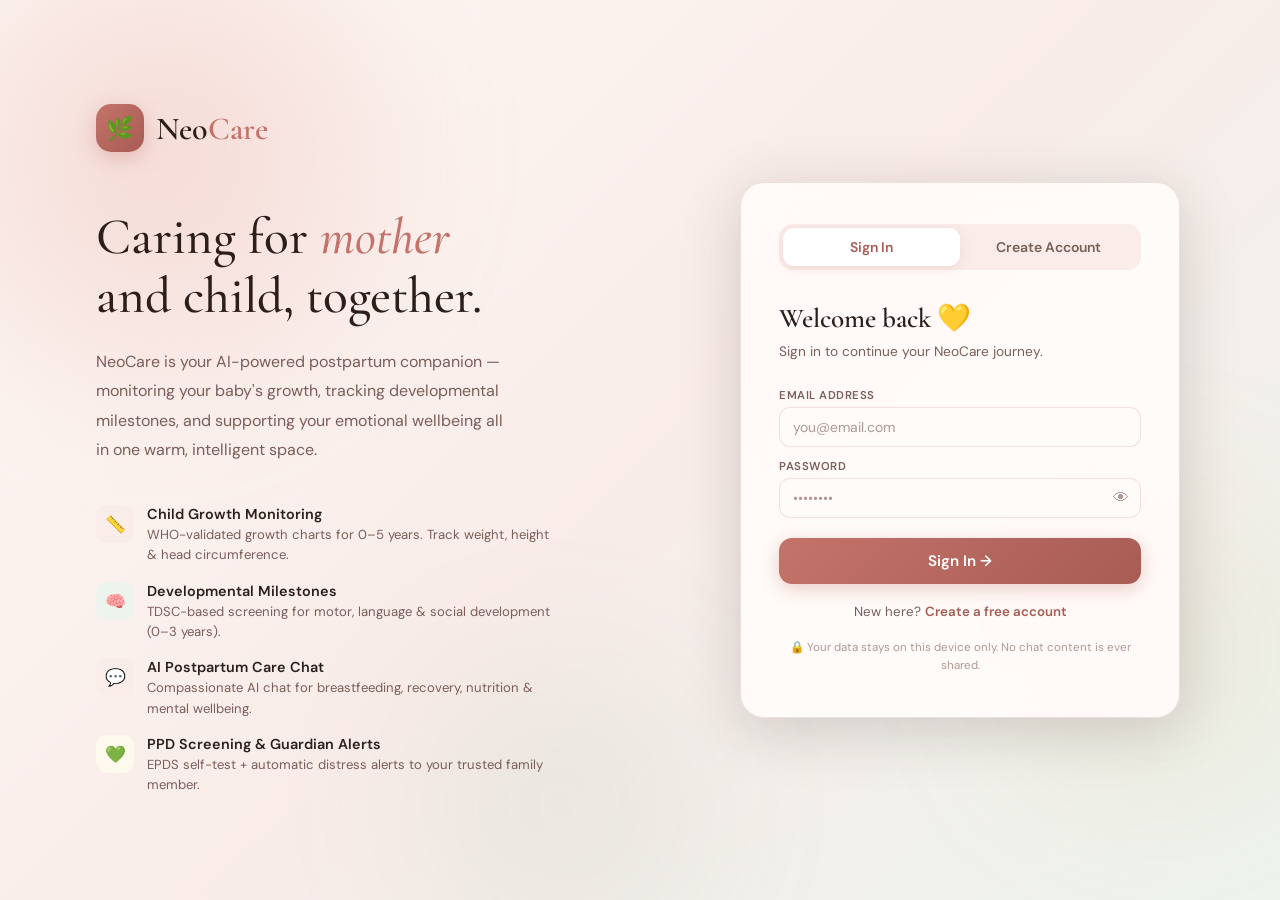
==== frontend/dashboard.html @ b8e10192 "Initial commit - NeoCare postpartum and infant care app" ====
<!DOCTYPE html>
<html lang="en">

<head>
    <meta charset="UTF-8" />
    <meta name="viewport" content="width=device-width, initial-scale=1.0" />
    <title>NeoCare — My Dashboard</title>
    <meta name="description"
        content="NeoCare dashboard — manage your profile, baby details, and partner/husband information." />
    <link
        href="https://fonts.googleapis.com/css2?family=Cormorant+Garamond:ital,wght@0,400;0,500;0,600;1,400;1,500&family=DM+Sans:wght@300;400;500;600&display=swap"
        rel="stylesheet" />
    <style>
        *,
        *::before,
        *::after {
            margin: 0;
            padding: 0;
            box-sizing: border-box;
        }

        html {
            scroll-behavior: smooth;
        }

        :root {
            --rose: #c4736a;
            --rose-d: #a85c54;
            --rose-l: #e8a49e;
            --rose-pale: #f9ece9;
            --rose-soft: #f2dbd8;
            --sage: #7a9e82;
            --sage-pale: #edf4ee;
            --sage-d: #5a7d62;
            --gold: #c4a45a;
            --gold-pale: #fef9ed;
            --ink: #2c1f1a;
            --mid: #7a5e58;
            --soft: #b09893;
            --cream: #fdf8f4;
            --white: #fffbf9;
            --ok: #5a8f62;
            --ok-bg: #edf6ee;
            --warn: #c47b2a;
            --warn-bg: #fef5e7;
            --danger: #b8413a;
            --danger-bg: #fce9e8;
            --r: 16px;
            --shadow: 0 2px 20px rgba(44, 31, 26, .08);
            --shadow-md: 0 6px 30px rgba(44, 31, 26, .12);
        }

        body {
            font-family: 'DM Sans', sans-serif;
            background: var(--cream);
            color: var(--ink);
            min-height: 100vh;
        }

        /* ── NAV ───────────────────────────────── */
        nav {
            background: rgba(253, 248, 244, .97);
            backdrop-filter: blur(20px);
            border-bottom: 1px solid rgba(196, 115, 106, .12);
            position: sticky;
            top: 0;
            z-index: 200;
        }

        .nav-inner {
            max-width: 1200px;
            margin: 0 auto;
            display: flex;
            align-items: center;
            justify-content: space-between;
            padding: 0 2rem;
            height: 64px;
        }

        .brand {
            display: flex;
            align-items: center;
            gap: 10px;
            text-decoration: none;
        }

        .brand-mark {
            width: 36px;
            height: 36px;
            border-radius: 11px;
            background: linear-gradient(135deg, var(--rose), var(--rose-d));
            display: flex;
            align-items: center;
            justify-content: center;
            font-size: 1.1rem;
            box-shadow: 0 3px 12px rgba(196, 115, 106, .3);
        }

        .brand-text {
            font-family: 'Cormorant Garamond', serif;
            font-size: 1.5rem;
            font-weight: 600;
            color: var(--ink);
        }

        .brand-text span {
            color: var(--rose);
        }

        .nav-links {
            display: flex;
            gap: 4px;
        }

        .nav-links a {
            padding: 6px 15px;
            border-radius: 10px;
            text-decoration: none;
            font-size: .84rem;
            font-weight: 500;
            color: var(--mid);
            transition: all .18s;
        }

        .nav-links a:hover {
            background: var(--rose-pale);
            color: var(--ink);
        }

        .nav-links a.active {
            background: var(--rose-soft);
            color: var(--rose-d);
            font-weight: 600;
        }

        .nav-user {
            display: flex;
            align-items: center;
            gap: 10px;
        }

        .nav-avatar {
            width: 35px;
            height: 35px;
            border-radius: 50%;
            background: linear-gradient(135deg, var(--rose-pale), var(--sage-pale));
            border: 2px solid rgba(196, 115, 106, .25);
            display: flex;
            align-items: center;
            justify-content: center;
            font-size: .95rem;
        }

        .nav-name {
            font-size: .84rem;
            font-weight: 600;
            color: var(--ink);
        }

        .btn-logout {
            padding: 6px 14px;
            border-radius: 9px;
            background: var(--rose-pale);
            border: 1.5px solid rgba(196, 115, 106, .2);
            color: var(--rose-d);
            font-size: .8rem;
            font-weight: 600;
            cursor: pointer;
            font-family: 'DM Sans', sans-serif;
            transition: all .18s;
        }

        .btn-logout:hover {
            background: var(--rose-soft);
        }

        /* ── PAGE ──────────────────────────────── */
        .page {
            max-width: 1200px;
            margin: 0 auto;
            padding: 2.5rem 2rem 5rem;
        }

        .page-header {
            margin-bottom: 2.2rem;
            animation: fadeUp .5s ease;
        }

        .page-tag {
            display: inline-flex;
            align-items: center;
            gap: 6px;
            background: var(--rose-pale);
            color: var(--rose-d);
            padding: 4px 14px;
            border-radius: 100px;
            font-size: .72rem;
            font-weight: 600;
            letter-spacing: .8px;
            text-transform: uppercase;
            margin-bottom: .8rem;
        }

        .page-header h1 {
            font-family: 'Cormorant Garamond', serif;
            font-size: clamp(1.9rem, 4vw, 2.8rem);
            font-weight: 500;
            color: var(--ink);
            margin-bottom: .4rem;
        }

        .page-header h1 em {
            font-style: italic;
            color: var(--rose);
        }

        .page-header p {
            color: var(--mid);
            font-size: .9rem;
            line-height: 1.7;
        }

        /* ── STATS STRIP ─────────────────────────────────── */
        .stats-strip {
            display: grid;
            grid-template-columns: repeat(auto-fit, minmax(160px, 1fr));
            gap: 1rem;
            margin-bottom: 2.2rem;
        }

        .stat-card {
            background: rgba(255, 251, 249, .95);
            border: 1px solid rgba(220, 195, 190, .45);
            border-radius: var(--r);
            padding: 1.3rem 1.2rem;
            box-shadow: var(--shadow);
            text-align: center;
            animation: fadeUp .4s ease both;
        }

        .stat-card:nth-child(2) {
            animation-delay: .07s;
        }

        .stat-card:nth-child(3) {
            animation-delay: .14s;
        }

        .stat-card:nth-child(4) {
            animation-delay: .21s;
        }

        .stat-icon {
            font-size: 1.8rem;
            margin-bottom: .4rem;
        }

        .stat-val {
            font-family: 'Cormorant Garamond', serif;
            font-size: 1.5rem;
            font-weight: 600;
            color: var(--rose);
        }

        .stat-lbl {
            font-size: .72rem;
            color: var(--soft);
            font-weight: 600;
            text-transform: uppercase;
            letter-spacing: .4px;
            margin-top: 2px;
        }

        /* ── GRID LAYOUT ─────────────────────────────────── */
        .dash-grid {
            display: grid;
            grid-template-columns: 1fr 1fr;
            gap: 1.5rem;
        }

        .dash-grid .full-width {
            grid-column: 1 / -1;
        }

        /* ── CARD ─────────────────────────────── */
        .card {
            background: rgba(255, 251, 249, .95);
            border: 1px solid rgba(220, 195, 190, .45);
            border-radius: var(--r);
            padding: 1.6rem;
            box-shadow: var(--shadow);
            animation: fadeUp .4s ease;
        }

        .card-header {
            display: flex;
            align-items: center;
            gap: 10px;
            margin-bottom: 1.3rem;
        }

        .card-icon {
            width: 36px;
            height: 36px;
            border-radius: 11px;
            display: flex;
            align-items: center;
            justify-content: center;
            font-size: 1rem;
            flex-shrink: 0;
        }

        .ci-rose {
            background: var(--rose-pale);
        }

        .ci-sage {
            background: var(--sage-pale);
        }

        .ci-gold {
            background: var(--gold-pale);
        }

        .card-title {
            font-family: 'Cormorant Garamond', serif;
            font-size: 1.15rem;
            font-weight: 600;
            color: var(--ink);
        }

        .card-subtitle {
            font-size: .78rem;
            color: var(--soft);
            margin-top: 1px;
        }

        /* ── FORM ─────────────────────────────── */
        .form-row {
            display: grid;
            gap: .85rem;
            margin-bottom: .85rem;
        }

        .form-row.two {
            grid-template-columns: 1fr 1fr;
        }

        .form-row.three {
            grid-template-columns: 1fr 1fr 1fr;
        }

        .form-group {
            display: flex;
            flex-direction: column;
            gap: 4px;
        }

        .form-label {
            font-size: .7rem;
            font-weight: 600;
            color: var(--mid);
            text-transform: uppercase;
            letter-spacing: .5px;
        }

        .form-input,
        .form-select {
            padding: 9px 13px;
            border: 1.5px solid rgba(196, 115, 106, .2);
            border-radius: 11px;
            font-family: 'DM Sans', sans-serif;
            font-size: .875rem;
            color: var(--ink);
            background: var(--white);
            outline: none;
            transition: border-color .18s, box-shadow .18s;
            width: 100%;
        }

        .form-input:focus,
        .form-select:focus {
            border-color: var(--rose);
            box-shadow: 0 0 0 3px rgba(196, 115, 106, .12);
        }

        .form-input[readonly] {
            background: rgba(196, 115, 106, .05);
            color: var(--mid);
            cursor: default;
        }

        .section-divider {
            font-size: .7rem;
            font-weight: 700;
            color: var(--soft);
            text-transform: uppercase;
            letter-spacing: .8px;
            margin: 1.3rem 0 .8rem;
            display: flex;
            align-items: center;
            gap: 8px;
        }

        .section-divider::after {
            content: '';
            flex: 1;
            height: 1px;
            background: rgba(196, 115, 106, .15);
        }

        /* ── BUTTONS ──────────────────────────── */
        .btn {
            display: inline-flex;
            align-items: center;
            gap: 7px;
            padding: 10px 22px;
            border: none;
            border-radius: 12px;
            font-family: 'DM Sans', sans-serif;
            font-size: .88rem;
            font-weight: 600;
            cursor: pointer;
            transition: all .2s;
        }

        .btn-rose {
            background: linear-gradient(135deg, var(--rose), var(--rose-d));
            color: white;
            box-shadow: 0 4px 16px rgba(196, 115, 106, .3);
        }

        .btn-rose:hover {
            transform: translateY(-2px);
            box-shadow: 0 8px 24px rgba(196, 115, 106, .38);
        }

        .btn-rose:disabled {
            opacity: .5;
            cursor: not-allowed;
            transform: none;
            box-shadow: none;
        }

        .btn-ghost {
            background: var(--rose-pale);
            color: var(--rose-d);
            border: 1.5px solid rgba(196, 115, 106, .2);
        }

        .btn-ghost:hover {
            background: var(--rose-soft);
        }

        .btn-green {
            background: linear-gradient(135deg, var(--sage), var(--sage-d));
            color: white;
            box-shadow: 0 4px 16px rgba(122, 158, 130, .3);
        }

        .btn-green:hover {
            transform: translateY(-2px);
        }

        .btn-sm {
            padding: 7px 16px;
            font-size: .8rem;
        }

        .save-row {
            display: flex;
            align-items: center;
            gap: 12px;
            margin-top: 1.1rem;
            flex-wrap: wrap;
        }

        .saved-badge {
            font-size: .82rem;
            color: var(--ok);
            font-weight: 600;
            display: none;
            animation: fadeUp .3s ease;
        }

        .spinner-sm {
            width: 16px;
            height: 16px;
            border: 2.5px solid rgba(255, 255, 255, .4);
            border-top-color: white;
            border-radius: 50%;
            animation: spin .7s linear infinite;
            display: none;
        }

        @keyframes spin {
            to {
                transform: rotate(360deg);
            }
        }

        /* ── ALERT / MODULE CARDS ─────────────── */
        .alert {
            display: flex;
            gap: 10px;
            align-items: flex-start;
            padding: .85rem 1.1rem;
            border-radius: 11px;
            font-size: .855rem;
            line-height: 1.7;
            margin-bottom: .9rem;
            border: 1px solid;
        }

        .alert-info {
            background: #eef4fc;
            border-color: rgba(90, 143, 192, .3);
            color: #244a70;
        }

        .alert-ok {
            background: var(--ok-bg);
            border-color: rgba(90, 143, 90, .3);
            color: #2d5a2d;
        }

        .alert-warn {
            background: var(--warn-bg);
            border-color: rgba(196, 123, 42, .3);
            color: #7a4a10;
        }

        /* ── MODULE NAVIGATION CARDS ────────────── */
        .module-grid {
            display: grid;
            grid-template-columns: repeat(3, 1fr);
            gap: 1rem;
        }

        .module-nav-card {
            background: rgba(255, 251, 249, .92);
            border: 1px solid rgba(220, 195, 190, .45);
            border-radius: var(--r);
            padding: 1.4rem;
            text-decoration: none;
            color: inherit;
            display: flex;
            flex-direction: column;
            gap: .5rem;
            transition: transform .25s, box-shadow .25s;
            box-shadow: var(--shadow);
        }

        .module-nav-card:hover {
            transform: translateY(-4px);
            box-shadow: var(--shadow-md);
        }

        .mnc-emoji {
            font-size: 2rem;
        }

        .mnc-title {
            font-family: 'Cormorant Garamond', serif;
            font-size: 1rem;
            font-weight: 600;
            color: var(--ink);
        }

        .mnc-desc {
            font-size: .78rem;
            color: var(--mid);
            line-height: 1.5;
        }

        .mnc-footer {
            margin-top: .6rem;
            padding-top: .6rem;
            border-top: 1px solid rgba(220, 195, 190, .4);
            font-size: .76rem;
            color: var(--rose-d);
            font-weight: 600;
        }

        /* ── WELLNESS + ALERTS ────────────────── */
        .wellness-row {
            display: flex;
            align-items: center;
            gap: 1rem;
            margin-bottom: 1rem;
        }

        .wellness-circle {
            width: 70px;
            height: 70px;
            border-radius: 50%;
            display: flex;
            flex-direction: column;
            align-items: center;
            justify-content: center;
            border: 4px solid var(--ok);
            flex-shrink: 0;
        }

        .wc-num {
            font-family: 'Cormorant Garamond', serif;
            font-size: 1.4rem;
            font-weight: 600;
            color: var(--ok);
            line-height: 1;
        }

        .wc-lbl {
            font-size: .55rem;
            font-weight: 700;
            text-transform: uppercase;
            letter-spacing: .4px;
            color: var(--ok);
        }

        .risk-bar-track {
            height: 8px;
            background: rgba(196, 115, 106, .1);
            border-radius: 100px;
            overflow: hidden;
            margin-top: .5rem;
        }

        .risk-bar-fill {
            height: 100%;
            border-radius: 100px;
            background: var(--ok);
            transition: width .9s ease;
        }

        .alert-item {
            display: flex;
            gap: 10px;
            align-items: flex-start;
            padding: .85rem 1rem;
            border-radius: 11px;
            font-size: .85rem;
            line-height: 1.65;
            margin-bottom: 8px;
            border: 1px solid;
        }

        .a-high {
            background: var(--danger-bg);
            border-color: rgba(184, 65, 58, .2);
        }

        .a-med {
            background: var(--warn-bg);
            border-color: rgba(196, 123, 42, .2);
        }

        .dash-empty {
            color: var(--soft);
            font-size: .875rem;
            padding: .5rem 0;
        }

        .consent-row {
            display: flex;
            align-items: center;
            gap: 9px;
            font-size: .87rem;
            color: var(--ink);
            cursor: pointer;
            margin-top: .5rem;
        }

        .consent-row input {
            accent-color: var(--rose);
            width: 15px;
            height: 15px;
        }

        /* ── FOOTER ──────────────────────────── */
        footer {
            text-align: center;
            padding: 1.6rem;
            font-size: .76rem;
            color: var(--soft);
            border-top: 1px solid rgba(220, 195, 190, .35);
        }

        footer a {
            color: var(--rose);
            text-decoration: none;
        }

        /* ── ANIMATIONS ──────────────────────── */
        @keyframes fadeUp {
            from {
                opacity: 0;
                transform: translateY(12px);
            }

            to {
                opacity: 1;
                transform: translateY(0);
            }
        }

        /* ── RESPONSIVE ──────────────────────── */
        @media (max-width: 900px) {
            .dash-grid {
                grid-template-columns: 1fr;
            }

            .module-grid {
                grid-template-columns: 1fr 1fr;
            }
        }

        @media (max-width: 600px) {
            .nav-inner {
                flex-direction: column;
                height: auto;
                padding: .8rem 0;
                gap: .6rem;
            }

            .nav-links {
                flex-wrap: wrap;
                justify-content: center;
                font-size: .78rem;
            }

            .page {
                padding: 1.5rem 1rem 3rem;
            }

            .form-row.two,
            .form-row.three {
                grid-template-columns: 1fr;
            }

            .module-grid {
                grid-template-columns: 1fr;
            }
        }
    </style>
</head>

<body>

    <!-- NAVBAR -->
    <nav>
        <div class="nav-inner">
            <a href="index.html" class="brand">
                <div class="brand-mark">🌿</div>
                <span class="brand-text">Neo<span>Care</span></span>
            </a>
            <div class="nav-links">
                <a href="index.html">🏠 Home</a>
                <a href="growth.html">📏 Growth</a>
                <a href="milestones.html">🧠 Milestones</a>
                <a href="postpartum.html">💚 Postpartum</a>
                <a href="dashboard.html" class="active">👤 Dashboard</a>
            </div>
            <div class="nav-user">
                <div class="nav-avatar">👩</div>
                <span class="nav-name" id="navName">Loading…</span>
                <button class="btn-logout" onclick="logout()">Sign Out</button>
            </div>
        </div>
    </nav>

    <!-- PAGE -->
    <main class="page">

        <div class="page-header">
            <div class="page-tag">👤 My Dashboard</div>
            <h1>Welcome back, <em id="headerName">there</em>! 💛</h1>
            <p>Manage your profile, update your baby's details, and configure your partner's alert settings below.</p>
        </div>

        <!-- STATS STRIP -->
        <div class="stats-strip">
            <div class="stat-card">
                <div class="stat-icon">👶</div>
                <div class="stat-val" id="statBabyAge">—</div>
                <div class="stat-lbl">Baby's Age</div>
            </div>
            <div class="stat-card">
                <div class="stat-icon">🤱</div>
                <div class="stat-val" id="statBf">—</div>
                <div class="stat-lbl">Breastfeeding</div>
            </div>
            <div class="stat-card">
                <div class="stat-icon">🏥</div>
                <div class="stat-val" id="statDelivery">—</div>
                <div class="stat-lbl">Delivery Type</div>
            </div>
            <div class="stat-card">
                <div class="stat-icon">💚</div>
                <div class="stat-val" id="statWellness">🟢</div>
                <div class="stat-lbl">Wellness Status</div>
            </div>
        </div>

        <!-- MAIN GRID -->
        <div class="dash-grid">

            <!-- MOTHER PROFILE CARD -->
            <div class="card">
                <div class="card-header">
                    <div class="card-icon ci-rose">👩</div>
                    <div>
                        <div class="card-title">Mother Profile</div>
                        <div class="card-subtitle">Your personal & health details</div>
                    </div>
                </div>

                <div class="form-row">
                    <div class="form-group">
                        <label class="form-label">Full Name</label>
                        <input type="text" id="pFullName" class="form-input" placeholder="Your full name" />
                    </div>
                </div>
                <div class="form-row two">
                    <div class="form-group">
                        <label class="form-label">Email</label>
                        <input type="email" id="pEmail" class="form-input" readonly />
                    </div>
                    <div class="form-group">
                        <label class="form-label">Phone</label>
                        <input type="tel" id="pPhone" class="form-input" placeholder="+91 98765 43210" />
                    </div>
                </div>
                <div class="form-row two">
                    <div class="form-group">
                        <label class="form-label">Delivery Type</label>
                        <select id="pDelivery" class="form-select">
                            <option value="vaginal">Vaginal</option>
                            <option value="c-section">C-Section</option>
                        </select>
                    </div>
                    <div class="form-group">
                        <label class="form-label">Breastfeeding</label>
                        <select id="pBf" class="form-select">
                            <option value="exclusive">Yes — exclusively</option>
                            <option value="mixed">Yes — mixed</option>
                            <option value="formula">Formula only</option>
                            <option value="no">Not breastfeeding</option>
                        </select>
                    </div>
                </div>

                <div class="save-row">
                    <button class="btn btn-rose btn-sm" id="saveProfileBtn" onclick="saveProfile()">
                        💾 Save Profile <div class="spinner-sm" id="saveProfileSpinner"></div>
                    </button>
                    <span class="saved-badge" id="saveProfileBadge">✓ Saved!</span>
                </div>
            </div>

            <!-- BABY DETAILS CARD -->
            <div class="card">
                <div class="card-header">
                    <div class="card-icon ci-sage">👶</div>
                    <div>
                        <div class="card-title">Baby Details</div>
                        <div class="card-subtitle">Track your little one's info</div>
                    </div>
                </div>

                <div class="form-row two">
                    <div class="form-group">
                        <label class="form-label">Baby's Name</label>
                        <input type="text" id="pBabyName" class="form-input" placeholder="e.g. Arjun" />
                    </div>
                    <div class="form-group">
                        <label class="form-label">Date of Birth</label>
                        <input type="date" id="pBabyDob" class="form-input" />
                    </div>
                </div>

                <div class="alert alert-info" style="margin-top:.5rem">
                    <span>ℹ️</span>
                    <div>Baby's date of birth is used to automatically calculate age for growth charts and milestone
                        tracking.</div>
                </div>

                <div id="babyAgeDisplay"
                    style="font-size:.88rem;color:var(--mid);margin-top:.2rem;font-weight:500;display:none">
                    🎂 Current age: <strong id="babyAgeText"></strong>
                </div>

                <div class="save-row">
                    <button class="btn btn-rose btn-sm" id="saveBabyBtn" onclick="saveBaby()">
                        💾 Save Baby Info <div class="spinner-sm" id="saveBabySpinner"></div>
                    </button>
                    <span class="saved-badge" id="saveBabyBadge">✓ Saved!</span>
                </div>
            </div>

            <!-- PARTNER / HUSBAND CARD -->
            <div class="card">
                <div class="card-header">
                    <div class="card-icon ci-gold">💑</div>
                    <div>
                        <div class="card-title">Partner / Husband Details</div>
                        <div class="card-subtitle">For wellness alerts when distress is detected</div>
                    </div>
                </div>

                <div class="alert alert-ok" style="margin-bottom:1.1rem">
                    <span>💚</span>
                    <div>When the AI detects repeated distress signals, a brief wellness alert (no chat content) will be
                        shared with your trusted person.</div>
                </div>

                <div class="form-row two">
                    <div class="form-group">
                        <label class="form-label">Partner's Name</label>
                        <input type="text" id="partnerName" class="form-input" placeholder="e.g. Rahul" />
                    </div>
                    <div class="form-group">
                        <label class="form-label">Relationship</label>
                        <select id="partnerRelation" class="form-select">
                            <option value="husband">Husband</option>
                            <option value="mother">Mother</option>
                            <option value="mother-in-law">Mother-in-law</option>
                            <option value="sister">Sister</option>
                            <option value="friend">Close Friend</option>
                            <option value="other">Other</option>
                        </select>
                    </div>
                </div>
                <div class="form-row two">
                    <div class="form-group">
                        <label class="form-label">Partner's Email</label>
                        <input type="email" id="partnerEmail" class="form-input" placeholder="partner@email.com" />
                    </div>
                    <div class="form-group">
                        <label class="form-label">Partner's Phone</label>
                        <input type="tel" id="partnerPhone" class="form-input" placeholder="+91 98765 43210" />
                    </div>
                </div>

                <label class="consent-row">
                    <input type="checkbox" id="alertConsent" checked />
                    Enable wellness alerts to this person when distress patterns are detected
                </label>

                <div class="save-row">
                    <button class="btn btn-rose btn-sm" id="savePartnerBtn" onclick="savePartner()">
                        💾 Save Partner Info <div class="spinner-sm" id="savePartnerSpinner"></div>
                    </button>
                    <span class="saved-badge" id="savePartnerBadge">✓ Saved!</span>
                </div>
            </div>

            <!-- WELLNESS CARD -->
            <div class="card">
                <div class="card-header">
                    <div class="card-icon ci-sage">💚</div>
                    <div>
                        <div class="card-title">Wellness Overview</div>
                        <div class="card-subtitle">Your recent emotional health signals</div>
                    </div>
                </div>

                <div class="wellness-row">
                    <div class="wellness-circle" id="wellnessCircle">
                        <span class="wc-num" id="wellnessScore">0</span>
                        <span class="wc-lbl">/ 100</span>
                    </div>
                    <div style="flex:1">
                        <div style="font-weight:700;font-size:.95rem;color:var(--ink)" id="wellnessLabel">All Good 🟢
                        </div>
                        <div style="font-size:.78rem;color:var(--soft);margin-top:3px" id="wellnessNote">Keep checking
                            in 💛</div>
                        <div class="risk-bar-track" style="margin-top:.7rem">
                            <div class="risk-bar-fill" id="wellnessBar" style="width:4%"></div>
                        </div>
                    </div>
                </div>

                <div style="font-size:.82rem;font-weight:600;color:var(--ink);margin-bottom:.7rem">📋 Recent Alerts
                </div>
                <div id="alertsContainer">
                    <div class="dash-empty">Loading alerts…</div>
                </div>

                <div
                    style="margin-top:1rem;padding:1rem;background:var(--sage-pale);border-radius:12px;font-size:.82rem;color:#2d5a2d;line-height:1.7">
                    🔒 <strong>Privacy:</strong> NeoCare never shares your chat messages. Only a brief wellness score is
                    included in guardian alerts. You are fully in control.
                </div>
            </div>

            <!-- MODULE NAVIGATION — FULL WIDTH -->
            <div class="card full-width">
                <div class="card-header">
                    <div class="card-icon ci-rose">🚀</div>
                    <div>
                        <div class="card-title">NeoCare Modules</div>
                        <div class="card-subtitle">Navigate to any tracking module</div>
                    </div>
                </div>

                <div class="module-grid">
                    <a href="growth.html" class="module-nav-card">
                        <div class="mnc-emoji">📏</div>
                        <div class="mnc-title">Child Growth Monitoring</div>
                        <div class="mnc-desc">WHO-validated charts for weight, height & head circumference. Identifies
                            undernutrition and growth abnormalities early.</div>
                        <div class="mnc-footer">0 – 5 Years · WHO Standards →</div>
                    </a>
                    <a href="milestones.html" class="module-nav-card">
                        <div class="mnc-emoji">🧠</div>
                        <div class="mnc-title">Developmental Milestones</div>
                        <div class="mnc-desc">TDSC-based milestone screening across motor, language, and social domains.
                            Detects early developmental delays.</div>
                        <div class="mnc-footer">0 – 3 Years · TDSC-Based →</div>
                    </a>
                    <a href="postpartum.html" class="module-nav-card">
                        <div class="mnc-emoji">💚</div>
                        <div class="mnc-title">Postpartum Care Assistant</div>
                        <div class="mnc-desc">AI chat for breastfeeding, recovery & mental health. Includes EPDS
                            screening and guardian wellness alerts.</div>
                        <div class="mnc-footer">AI Chat · PPD Screening →</div>
                    </a>
                </div>
            </div>

        </div>
    </main>

    <footer>
        🌿 NeoCare — AI-powered postpartum support · Screening tool only · Always consult a healthcare
        professional<br />
        <span style="font-size:.7rem">Crisis support: iCall <strong>9152987821</strong> · Vandrevala
            <strong>1860-2662-345</strong></span>
    </footer>

    <script>
        const API = 'http://127.0.0.1:8000/api';
        const TOKEN = localStorage.getItem('nc_token');
        let USER = {};

        // ── AUTH GUARD ────────────────────────────────────────────────────
        if (!TOKEN) {
            window.location.href = 'login.html';
        }

        // ── LOAD USER ─────────────────────────────────────────────────────
        async function loadUser() {
            try {
                const res = await fetch(`${API}/auth/me?token=${TOKEN}`);
                if (!res.ok) throw new Error('Not authenticated');
                const data = await res.json();
                USER = data.user;
                populateUI();
                loadWellness();
            } catch (e) {
                localStorage.removeItem('nc_token');
                window.location.href = 'login.html';
            }
        }

        function populateUI() {
            // Nav & header
            document.getElementById('navName').textContent = USER.full_name || 'User';
            document.getElementById('headerName').textContent = (USER.full_name || 'there').split(' ')[0];

            // Mother profile
            document.getElementById('pFullName').value = USER.full_name || '';
            document.getElementById('pEmail').value = USER.email || '';
            document.getElementById('pPhone').value = USER.phone || '';
            setSelect('pDelivery', USER.delivery_type || 'vaginal');
            setSelect('pBf', USER.bf_status || 'exclusive');

            // Baby details
            document.getElementById('pBabyName').value = USER.baby_name || '';
            document.getElementById('pBabyDob').value = USER.baby_dob || '';
            if (USER.baby_dob) updateBabyAge(USER.baby_dob);

            // Partner
            document.getElementById('partnerName').value = USER.partner_name || '';
            document.getElementById('partnerEmail').value = USER.partner_email || '';
            document.getElementById('partnerPhone').value = USER.partner_phone || '';
            setSelect('partnerRelation', USER.partner_relation || 'husband');
            document.getElementById('alertConsent').checked = USER.alert_consent !== false;

            // Stats
            updateStats();
        }

        function setSelect(id, val) {
            const el = document.getElementById(id);
            if (el) el.value = val;
        }

        function updateStats() {
            // Baby age
            if (USER.baby_dob) {
                const age = calcAge(USER.baby_dob);
                document.getElementById('statBabyAge').textContent = age;
            } else {
                document.getElementById('statBabyAge').textContent = 'Not set';
            }
            // Breastfeeding
            const bf = { exclusive: 'Yes', mixed: 'Mixed', formula: 'Formula', no: 'No' };
            document.getElementById('statBf').textContent = bf[USER.bf_status] || '—';
            // Delivery
            const del = { 'vaginal': 'Vaginal', 'c-section': 'C-section' };
            document.getElementById('statDelivery').textContent = del[USER.delivery_type] || '—';
        }

        function calcAge(dob) {
            const now = new Date();
            const born = new Date(dob);
            const ms = now - born;
            const days = Math.floor(ms / 86400000);
            if (days < 7) return `${days}d`;
            const weeks = Math.floor(days / 7);
            if (weeks < 8) return `${weeks}w`;
            const months = Math.floor(days / 30.44);
            if (months < 24) return `${months}mo`;
            return Math.floor(months / 12) + 'y';
        }

        function updateBabyAge(dob) {
            const age = calcAge(dob);
            const el = document.getElementById('babyAgeDisplay');
            document.getElementById('babyAgeText').textContent = age;
            el.style.display = 'block';
        }

        document.getElementById('pBabyDob')?.addEventListener('change', e => updateBabyAge(e.target.value));

        // ── SAVE HELPERS ──────────────────────────────────────────────────
        function setBusy(btnId, spinnerId, busy) {
            document.getElementById(btnId).disabled = busy;
            document.getElementById(spinnerId).style.display = busy ? 'inline-block' : 'none';
        }
        function flashBadge(id) {
            const el = document.getElementById(id);
            el.style.display = 'inline';
            setTimeout(() => el.style.display = 'none', 2500);
        }

        async function saveProfile() {
            setBusy('saveProfileBtn', 'saveProfileSpinner', true);
            await doUpdate({
                full_name: document.getElementById('pFullName').value.trim(),
                phone: document.getElementById('pPhone').value.trim() || null,
                delivery_type: document.getElementById('pDelivery').value,
                bf_status: document.getElementById('pBf').value,
            });
            document.getElementById('navName').textContent = document.getElementById('pFullName').value.trim() || 'User';
            document.getElementById('headerName').textContent = (document.getElementById('pFullName').value.trim() || 'there').split(' ')[0];
            updateStats();
            setBusy('saveProfileBtn', 'saveProfileSpinner', false);
            flashBadge('saveProfileBadge');
        }

        async function saveBaby() {
            setBusy('saveBabyBtn', 'saveBabySpinner', true);
            const dob = document.getElementById('pBabyDob').value;
            await doUpdate({
                baby_name: document.getElementById('pBabyName').value.trim() || null,
                baby_dob: dob || null,
            });
            if (dob) updateBabyAge(dob);
            updateStats();
            setBusy('saveBabyBtn', 'saveBabySpinner', false);
            flashBadge('saveBabyBadge');
        }

        async function savePartner() {
            setBusy('savePartnerBtn', 'savePartnerSpinner', true);
            const partner = {
                partner_name: document.getElementById('partnerName').value.trim() || null,
                partner_email: document.getElementById('partnerEmail').value.trim() || null,
                partner_phone: document.getElementById('partnerPhone').value.trim() || null,
                partner_relation: document.getElementById('partnerRelation').value,
                alert_consent: document.getElementById('alertConsent').checked,
            };
            await doUpdate(partner);
            // Also sync to postpartum backend session
            const sid = localStorage.getItem('nc_sid');
            if (sid) {
                fetch(`${API}/partner-setup`, {
                    method: 'POST', headers: { 'Content-Type': 'application/json' },
                    body: JSON.stringify({
                        session: sid,
                        partner: {
                            name: partner.partner_name,
                            email: partner.partner_email,
                            phone: partner.partner_phone,
                            consent: partner.alert_consent,
                        },
                    }),
                }).catch(() => { });
            }
            setBusy('savePartnerBtn', 'savePartnerSpinner', false);
            flashBadge('savePartnerBadge');
        }

        async function doUpdate(fields) {
            try {
                const res = await fetch(`${API}/auth/update-profile`, {
                    method: 'POST', headers: { 'Content-Type': 'application/json' },
                    body: JSON.stringify({ token: TOKEN, ...fields }),
                });
                if (res.ok) {
                    const d = await res.json();
                    USER = d.user;
                    localStorage.setItem('nc_user', JSON.stringify(USER));
                }
            } catch (e) { /* server might not be running */ }
        }

        // ── WELLNESS ───────────────────────────────────────────────────────
        async function loadWellness() {
            const sid = localStorage.getItem('nc_sid');
            if (!sid) { renderAlerts([]); return; }
            try {
                const [stateRes, alertsRes] = await Promise.all([
                    fetch(`${API}/chat-state?session=${sid}`),
                    fetch(`${API}/alerts?session=${sid}`),
                ]);
                const state = await stateRes.json();
                const alerts = (await alertsRes.json()).alerts || [];
                const w = state.wellness || { score: 0, level: 'low', label: 'All Good 🟢' };

                // Update wellness circle
                const score = w.score;
                const circle = document.getElementById('wellnessCircle');
                const fill = document.getElementById('wellnessBar');
                document.getElementById('wellnessScore').textContent = score;
                document.getElementById('statWellness').textContent = w.level === 'high' ? '🔴' : w.level === 'medium' ? '🟡' : '🟢';
                fill.style.width = Math.max(4, score) + '%';

                if (w.level === 'high') {
                    circle.style.borderColor = 'var(--danger)';
                    document.getElementById('wellnessScore').style.color = 'var(--danger)';
                    document.getElementById('wc-lbl', circle).style.color = 'var(--danger)';
                    document.getElementById('wellnessLabel').textContent = 'High Concern 🔴';
                    document.getElementById('wellnessNote').textContent = 'Consistent distress detected — please seek support.';
                    fill.style.background = 'var(--danger)';
                } else if (w.level === 'medium') {
                    circle.style.borderColor = 'var(--warn)';
                    document.getElementById('wellnessScore').style.color = 'var(--warn)';
                    document.getElementById('wellnessLabel').textContent = 'Monitor 🟡';
                    document.getElementById('wellnessNote').textContent = 'Some distress signals noticed recently.';
                    fill.style.background = 'var(--warn)';
                } else {
                    document.getElementById('wellnessLabel').textContent = 'All Good 🟢';
                    document.getElementById('wellnessNote').textContent = 'Keep checking in 💛';
                }
                renderAlerts(alerts);
            } catch (e) {
                renderAlerts([]);
            }
        }

        function renderAlerts(alerts) {
            const c = document.getElementById('alertsContainer');
            if (!alerts.length) {
                c.innerHTML = '<div class="dash-empty">No alerts generated yet. The system monitors patterns across conversations before generating one.</div>';
                return;
            }
            c.innerHTML = alerts.slice(0, 5).map(a => `
      <div class="alert-item ${a.severity === 'high' ? 'a-high' : 'a-med'}">
        <span>${a.severity === 'high' ? '🔴' : '🟡'}</span>
        <div>
          <div style="font-weight:700;font-size:.875rem">${a.severity === 'high' ? 'High Concern' : 'Moderate Concern'} Alert</div>
          <div style="font-size:.8rem;opacity:.8">${a.details || ''}</div>
          <div style="font-size:.74rem;opacity:.6;margin-top:3px">${new Date(a.created_at * 1000).toLocaleString()} · Status: <strong>${a.sent_status}</strong></div>
        </div>
      </div>`).join('');
        }

        // ── LOGOUT ───────────────────────────────────────────────────────
        function logout() {
            localStorage.removeItem('nc_token');
            localStorage.removeItem('nc_user');
            window.location.href = 'login.html';
        }

        // ── BOOT ─────────────────────────────────────────────────────────
        loadUser();
    </script>
</body>

</html>
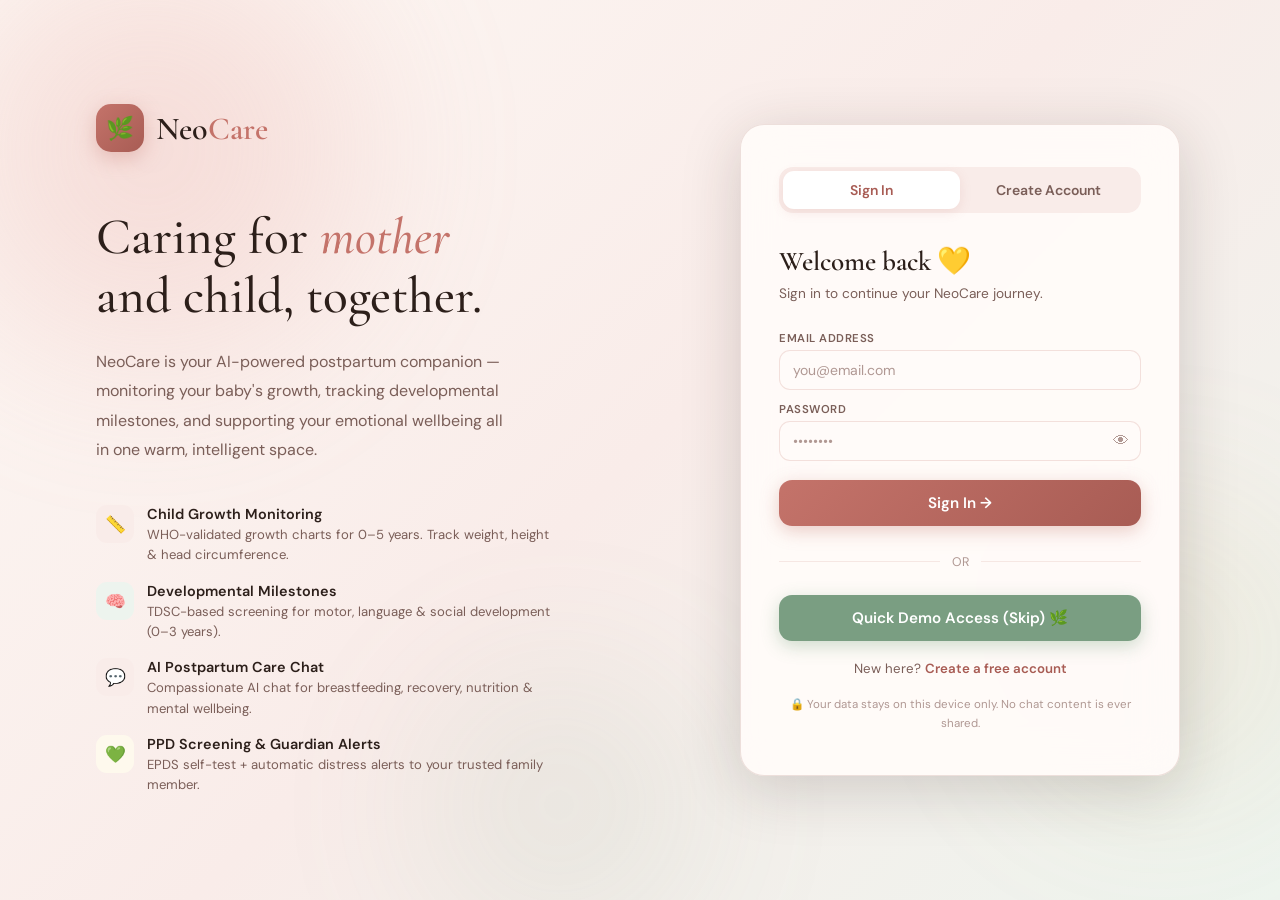
==== commit 027bbb54: "new project" ====
--- a/frontend/dashboard.html
+++ b/frontend/dashboard.html
@@ -1040,7 +1040,7 @@
     </footer>
 
     <script>
-        const API = 'http://127.0.0.1:8000/api';
+        const API = (window.location.hostname === '127.0.0.1' || window.location.hostname === 'localhost' || window.location.protocol === 'file:') ? 'http://127.0.0.1:8000/api' : window.location.origin + '/api';
         const TOKEN = localStorage.getItem('nc_token');
         let USER = {};
 
